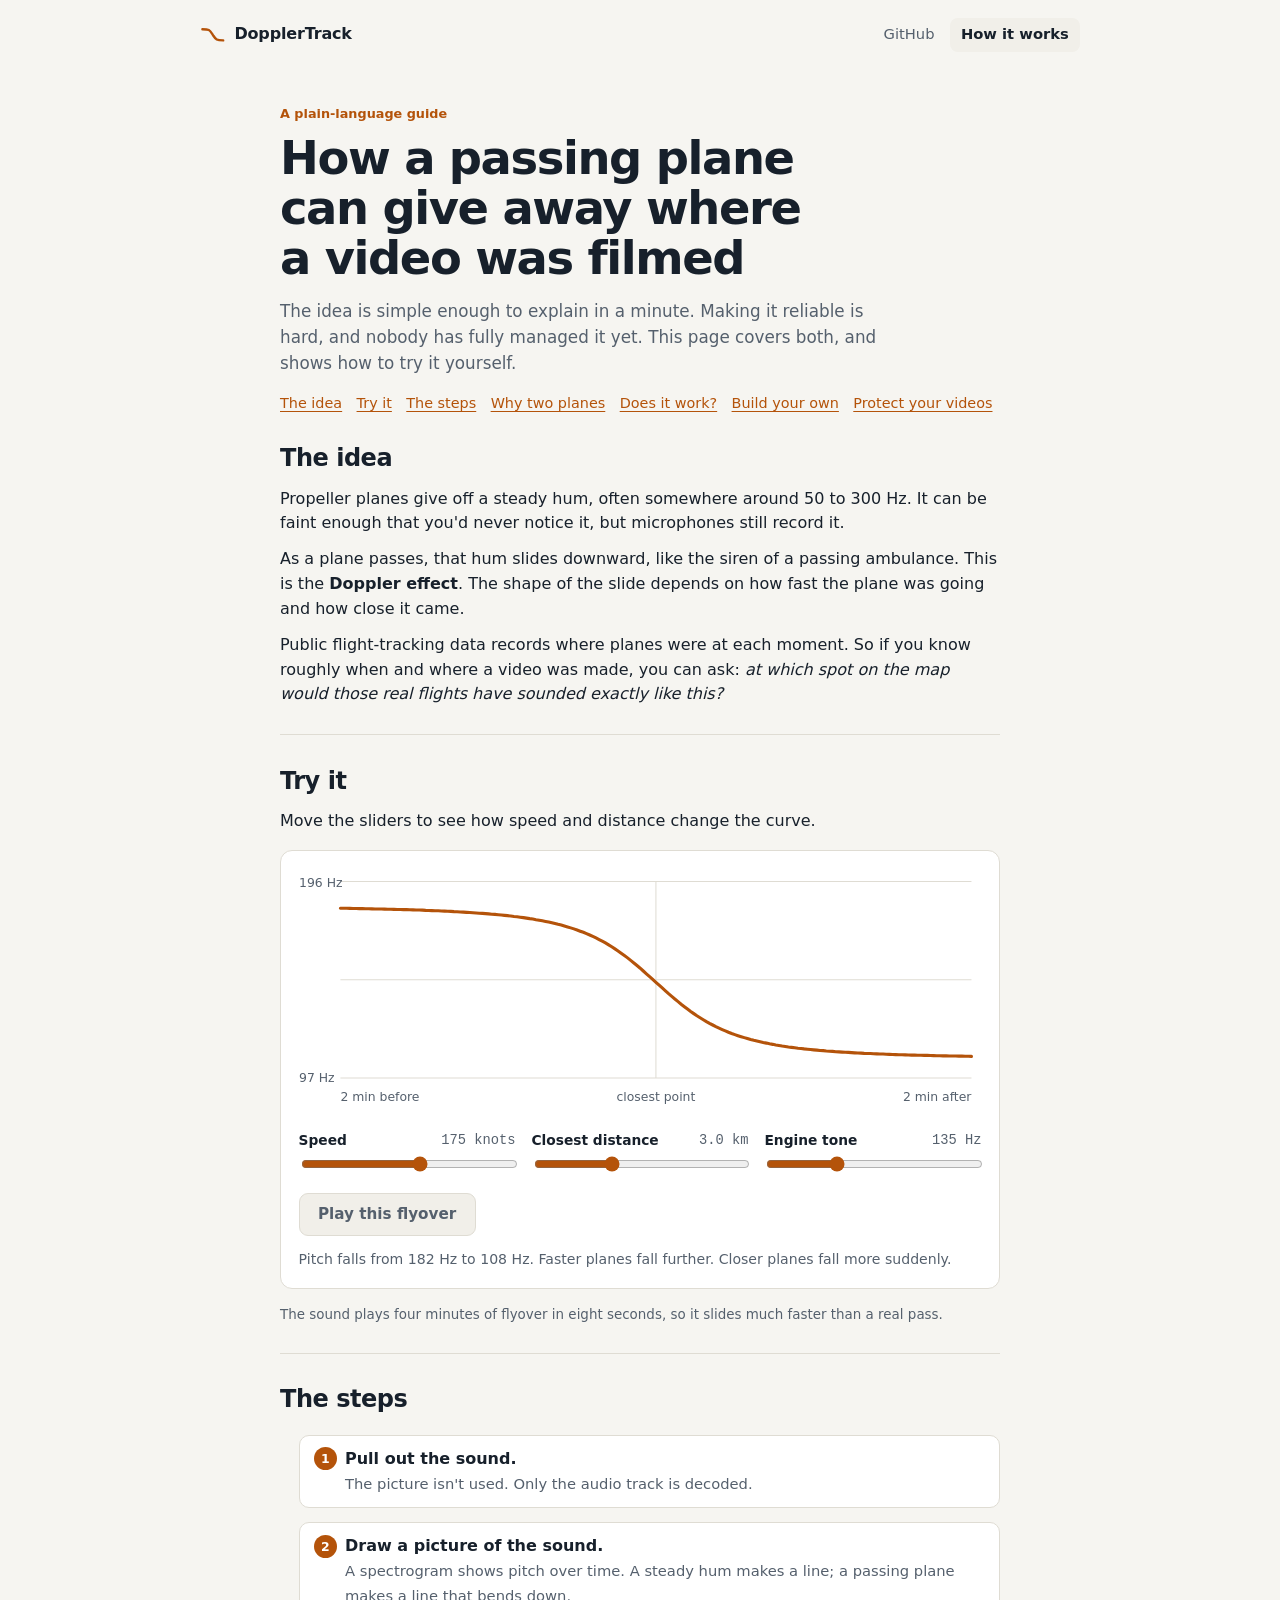
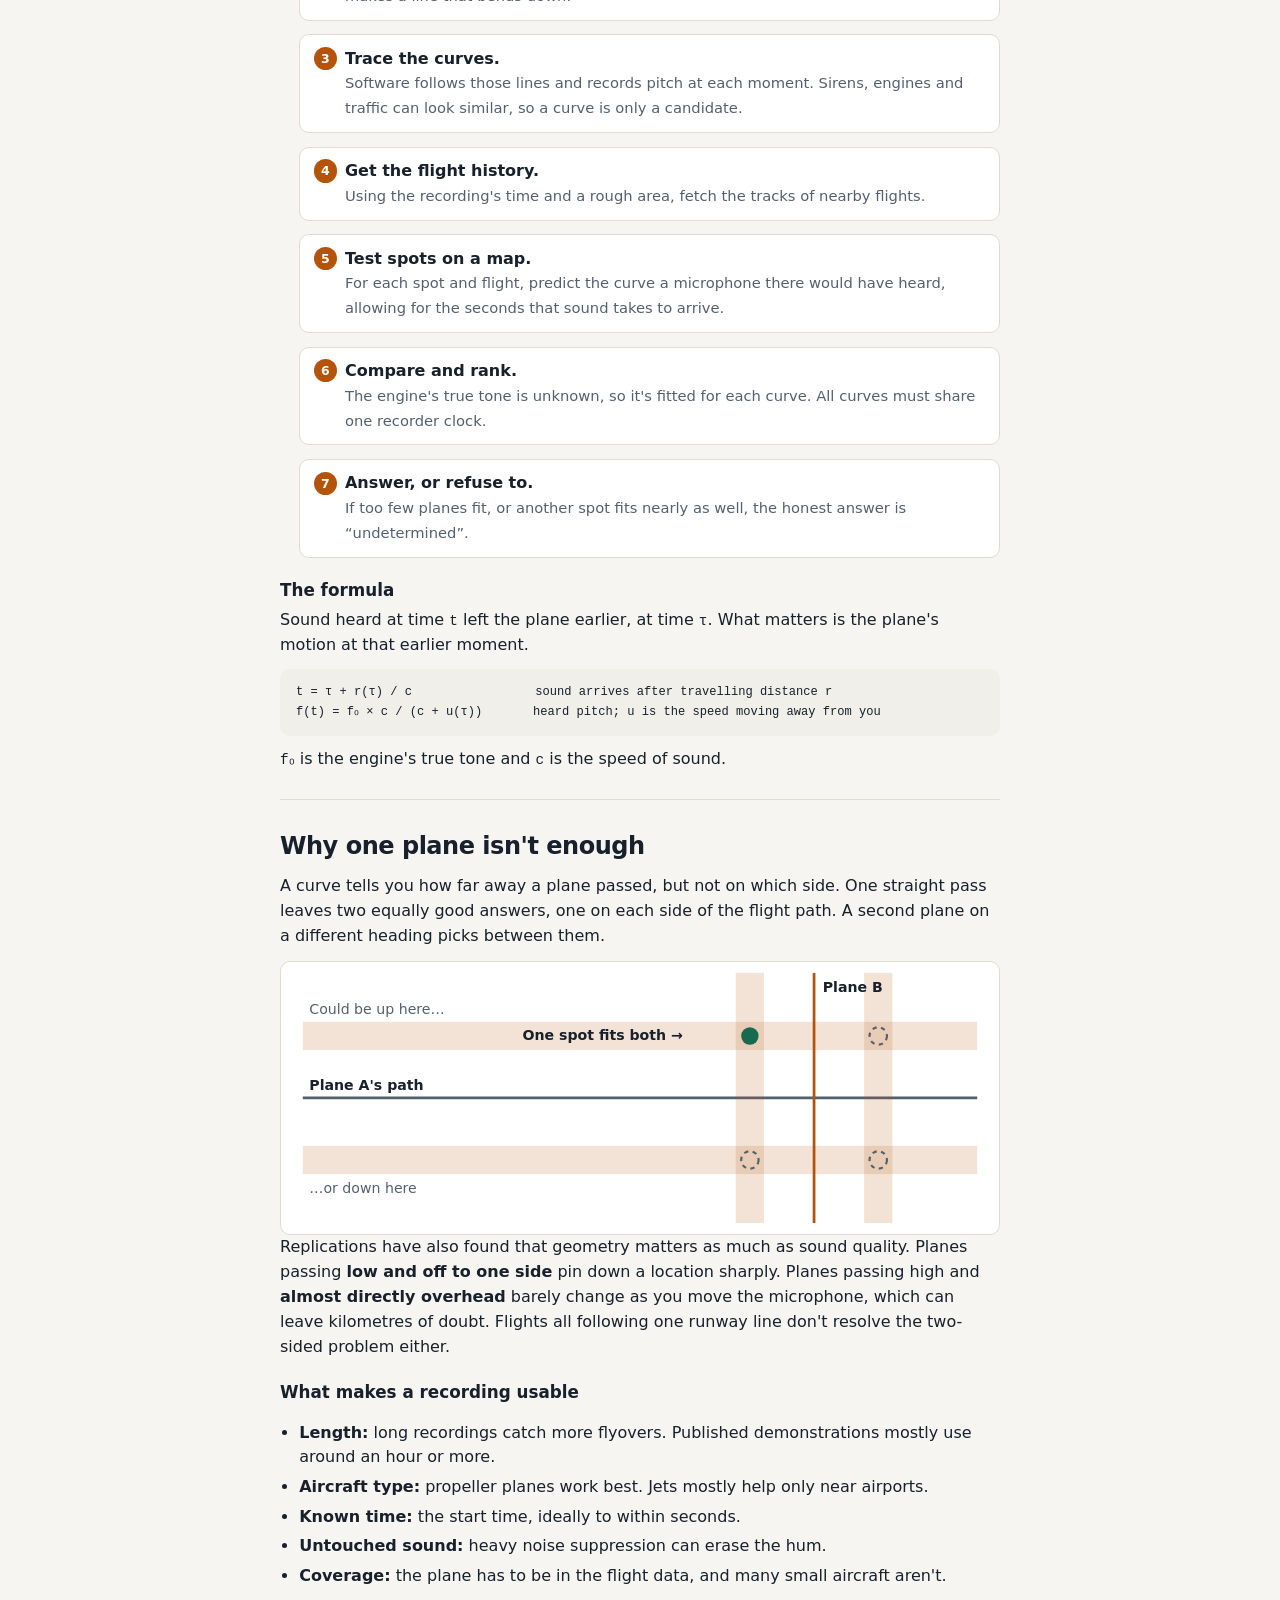
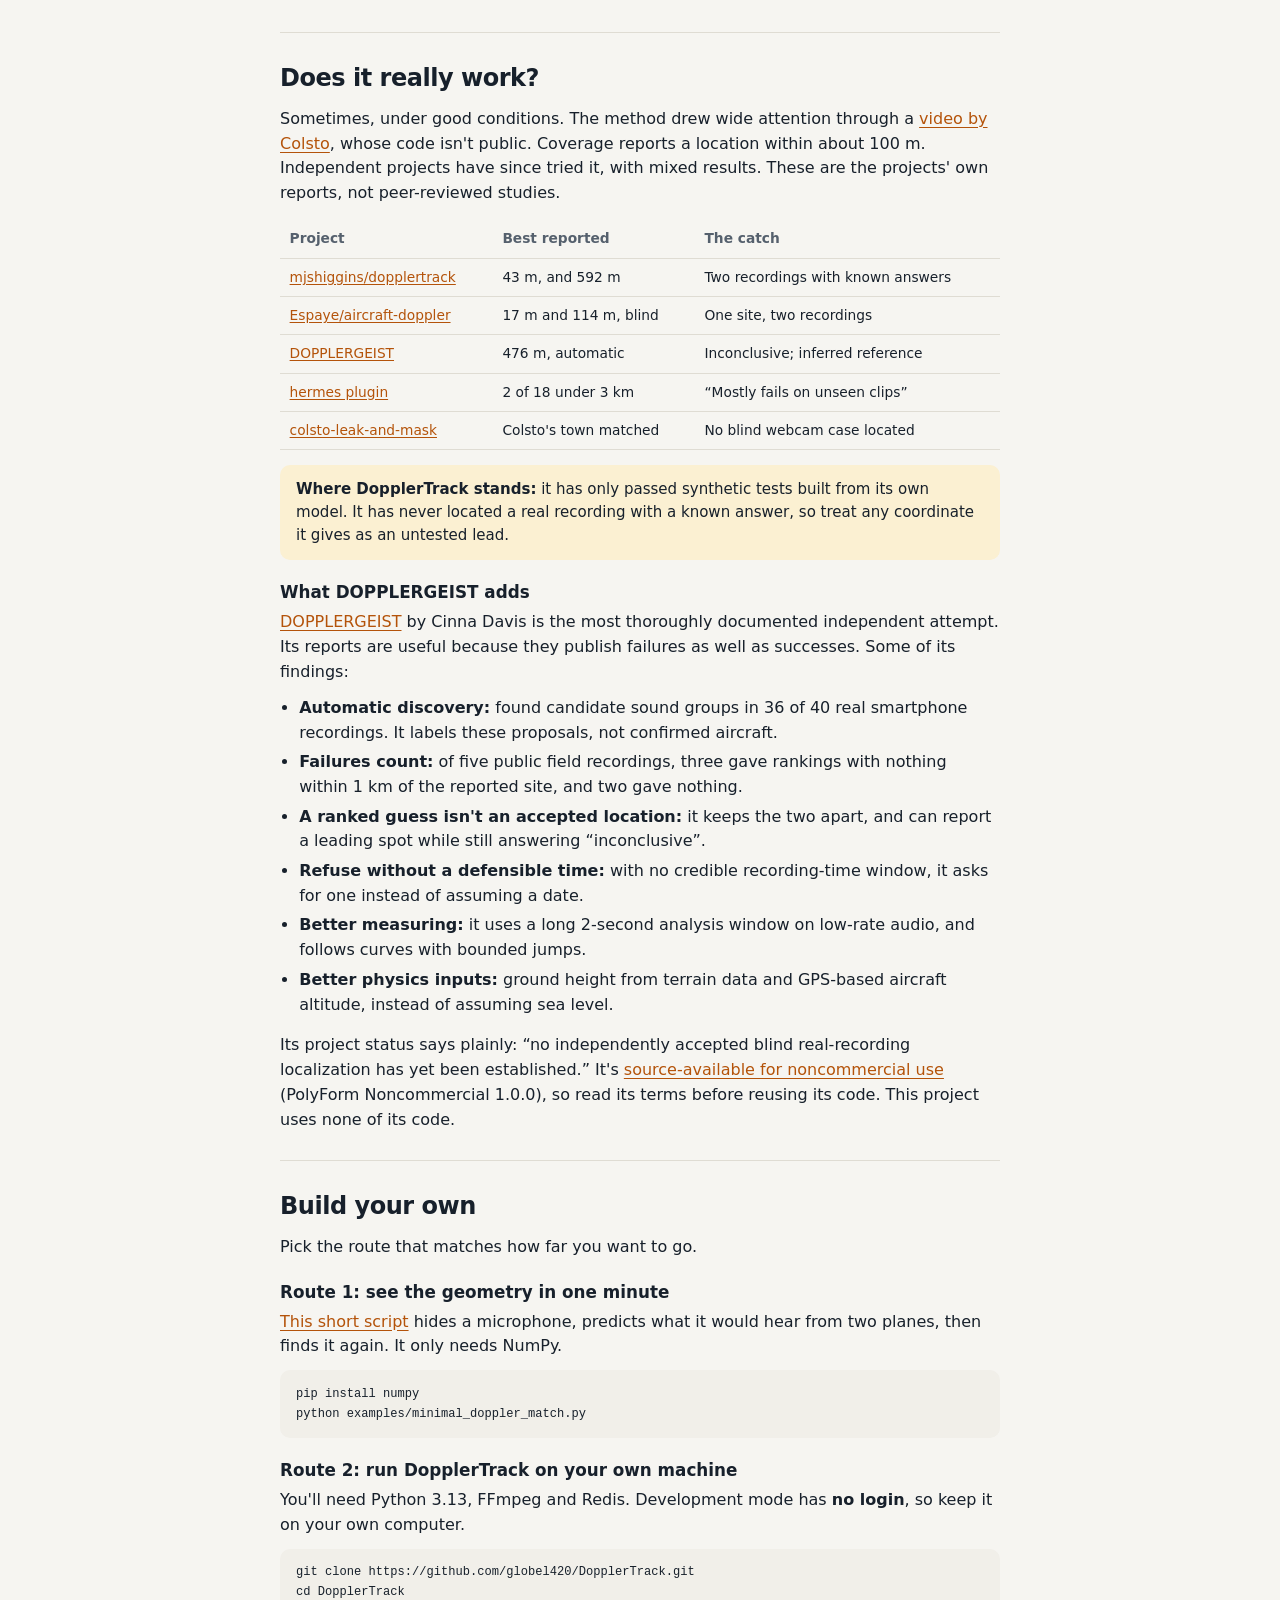
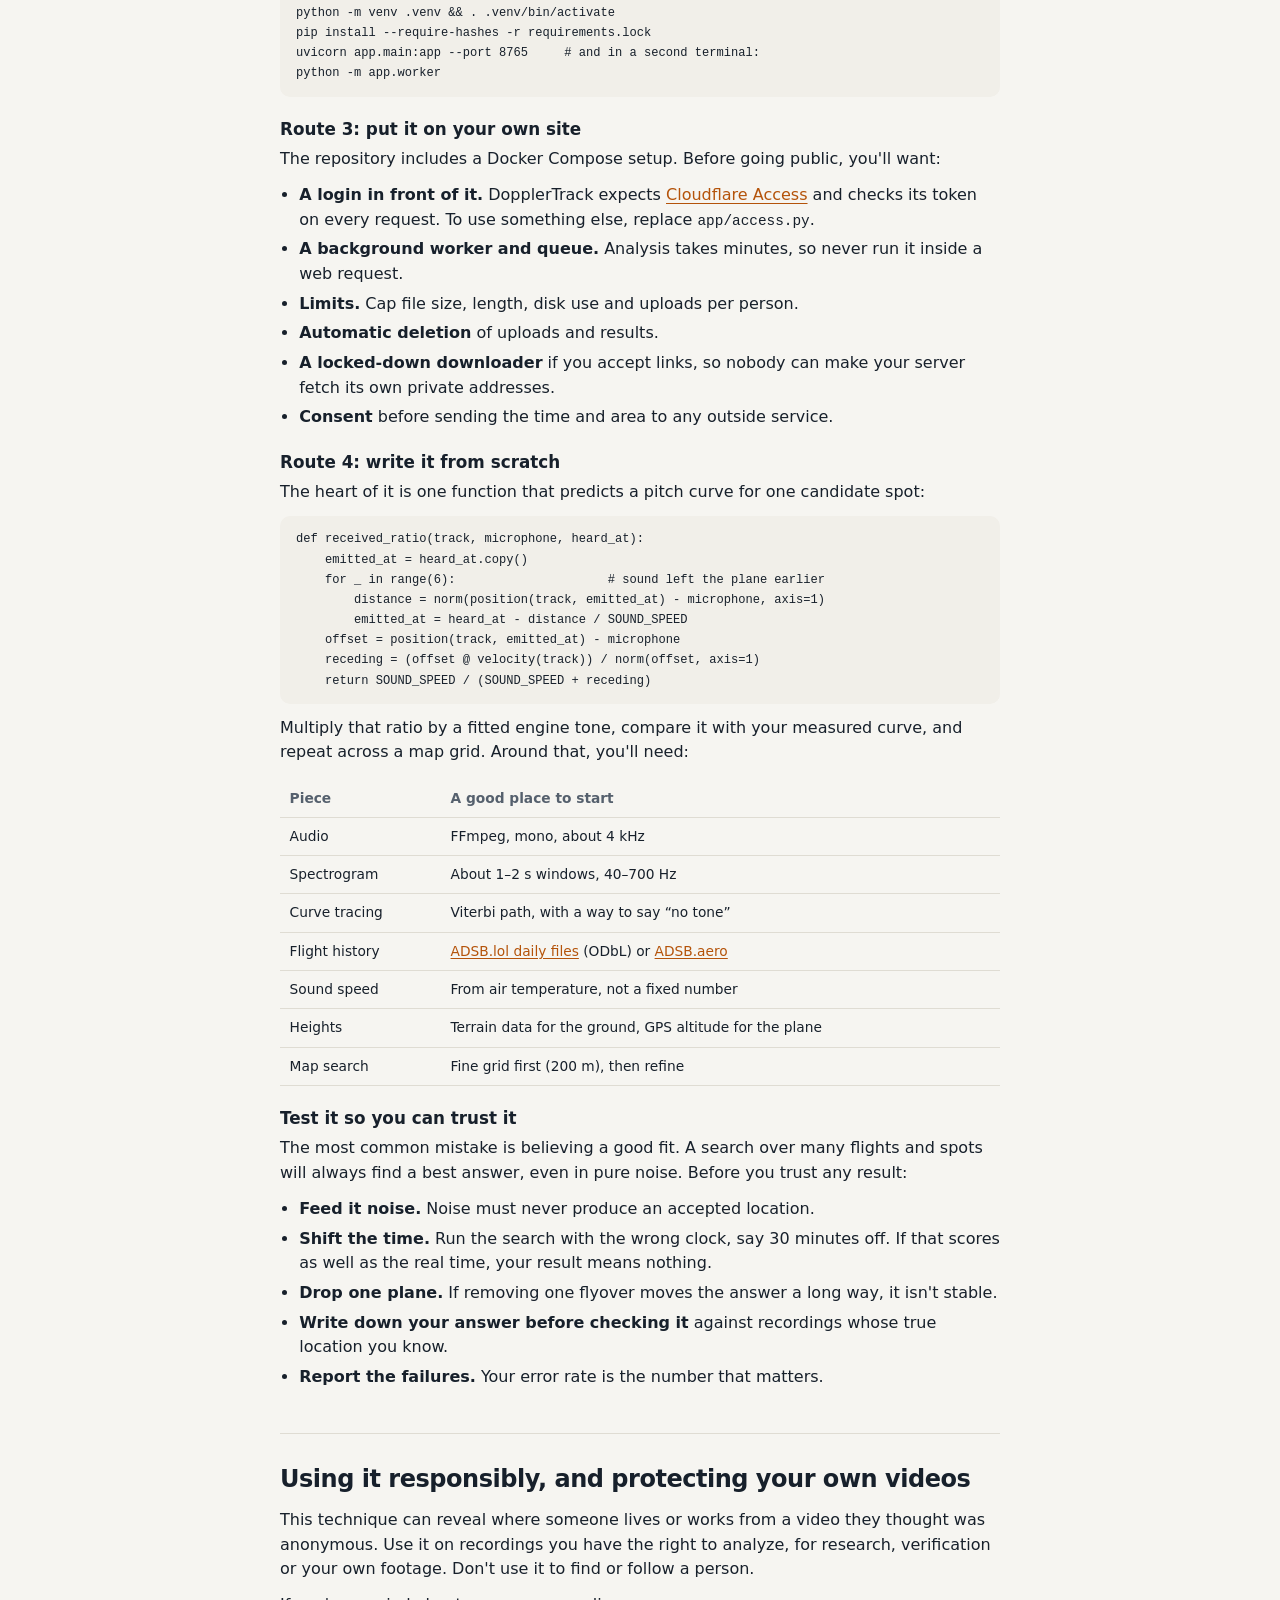
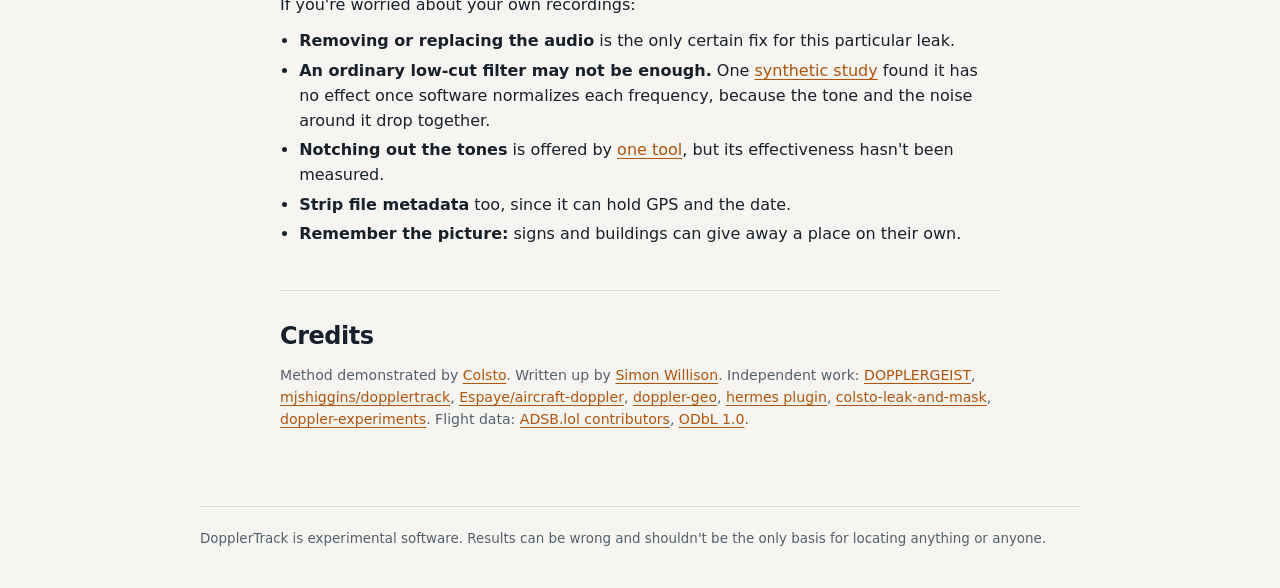
==== docs/index.html @ 93ac79c6 "Initial public release of DopplerTrack Experimental web app that estimates where a video was recorde" ====
<!doctype html>
<html lang="en">
<head>
  <meta charset="utf-8">
  <meta name="viewport" content="width=device-width, initial-scale=1">
  <meta name="color-scheme" content="light dark">
  <meta name="description" content="How aircraft sound can reveal where a video was recorded, how well it really works, and how to build your own version.">
  <title>How It Works · DopplerTrack</title>
  <link rel="icon" href="data:image/svg+xml,%3Csvg xmlns='http://www.w3.org/2000/svg' viewBox='0 0 32 32'%3E%3Cpath d='M3 9c9 0 9 1 13 7s4 7 13 7' fill='none' stroke='%23e08a1e' stroke-width='4' stroke-linecap='round'/%3E%3C/svg%3E">
  <link rel="stylesheet" href="styles.css">
  <script src="how-it-works.js" defer></script>
</head>
<body>
  <a class="skip-link" href="#main">Skip to content</a>
  <header class="site-header">
    <a class="brand" href="./" aria-label="DopplerTrack home">
      <svg class="brand-mark" viewBox="0 0 32 32" aria-hidden="true"><path d="M3 9c9 0 9 1 13 7s4 7 13 7"/></svg>
      <span>DopplerTrack</span>
    </a>
    <nav class="site-nav" aria-label="Main">
      <a href="https://github.com/globel420/DopplerTrack">GitHub</a>
      <a href="./" aria-current="page">How it works</a>
    </nav>
  </header>

  <main id="main" class="page">
    <div class="article-hero">
      <p class="eyebrow">A plain-language guide</p>
      <h1>How a passing plane can give away where a video was filmed</h1>
      <p class="lede">The idea is simple enough to explain in a minute. Making it reliable is hard, and nobody has fully managed it yet. This page covers both, and shows how to try it yourself.</p>
      <nav class="toc" aria-label="On this page">
        <a href="#idea">The idea</a>
        <a href="#try">Try it</a>
        <a href="#steps">The steps</a>
        <a href="#two">Why two planes</a>
        <a href="#results">Does it work?</a>
        <a href="#build">Build your own</a>
        <a href="#protect">Protect your videos</a>
      </nav>
    </div>

    <div class="article">
      <section id="idea">
        <h2>The idea</h2>
        <p>Propeller planes give off a steady hum, often somewhere around 50 to 300 Hz. It can be faint enough that you'd never notice it, but microphones still record it.</p>
        <p>As a plane passes, that hum slides downward, like the siren of a passing ambulance. This is the <strong>Doppler effect</strong>. The shape of the slide depends on how fast the plane was going and how close it came.</p>
        <p>Public flight-tracking data records where planes were at each moment. So if you know roughly when and where a video was made, you can ask: <em>at which spot on the map would those real flights have sounded exactly like this?</em></p>
      </section>

      <section id="try">
        <h2>Try it</h2>
        <p>Move the sliders to see how speed and distance change the curve.</p>
        <div class="demo">
          <svg class="demo-plot" viewBox="0 0 660 240" role="img" aria-label="Graph of pitch falling over four minutes as a plane passes">
            <line class="demo-grid" x1="40" x2="650" y1="12" y2="12"/>
            <line class="demo-grid" x1="40" x2="650" y1="107" y2="107"/>
            <line class="demo-grid" x1="40" x2="650" y1="202" y2="202"/>
            <line class="demo-grid" x1="345" x2="345" y1="12" y2="202"/>
            <polyline id="demoCurve" class="demo-curve" points=""/>
            <text id="demoTop" class="demo-axis" x="0" y="17"></text>
            <text id="demoBottom" class="demo-axis" x="0" y="206"></text>
            <text class="demo-axis" x="40" y="224">2 min before</text>
            <text class="demo-axis" x="345" y="224" text-anchor="middle">closest point</text>
            <text class="demo-axis" x="650" y="224" text-anchor="end">2 min after</text>
          </svg>
          <div class="demo-controls">
            <label for="demoSpeed">Speed <output id="demoSpeedOut"></output><input id="demoSpeed" type="range" min="40" max="130" step="5" value="90"></label>
            <label for="demoDistance">Closest distance <output id="demoDistanceOut"></output><input id="demoDistance" type="range" min="0.3" max="8" step="0.1" value="3"></label>
            <label for="demoTone">Engine tone <output id="demoToneOut"></output><input id="demoTone" type="range" min="60" max="300" step="5" value="134"></label>
          </div>
          <div class="demo-actions">
            <button id="demoPlay" class="button button-secondary" type="button">Play this flyover</button>
            <span id="demoSummary" aria-live="polite"></span>
          </div>
        </div>
        <p class="help">The sound plays four minutes of flyover in eight seconds, so it slides much faster than a real pass.</p>
      </section>

      <section id="steps">
        <h2>The steps</h2>
        <ol class="pipeline">
          <li><strong>Pull out the sound.</strong><span>The picture isn't used. Only the audio track is decoded.</span></li>
          <li><strong>Draw a picture of the sound.</strong><span>A spectrogram shows pitch over time. A steady hum makes a line; a passing plane makes a line that bends down.</span></li>
          <li><strong>Trace the curves.</strong><span>Software follows those lines and records pitch at each moment. Sirens, engines and traffic can look similar, so a curve is only a candidate.</span></li>
          <li><strong>Get the flight history.</strong><span>Using the recording's time and a rough area, fetch the tracks of nearby flights.</span></li>
          <li><strong>Test spots on a map.</strong><span>For each spot and flight, predict the curve a microphone there would have heard, allowing for the seconds that sound takes to arrive.</span></li>
          <li><strong>Compare and rank.</strong><span>The engine's true tone is unknown, so it's fitted for each curve. All curves must share one recorder clock.</span></li>
          <li><strong>Answer, or refuse to.</strong><span>If too few planes fit, or another spot fits nearly as well, the honest answer is “undetermined”.</span></li>
        </ol>
        <h3>The formula</h3>
        <p>Sound heard at time <code>t</code> left the plane earlier, at time <code>τ</code>. What matters is the plane's motion at that earlier moment.</p>
        <pre><code>t = τ + r(τ) / c                 sound arrives after travelling distance r
f(t) = f₀ × c / (c + u(τ))       heard pitch; u is the speed moving away from you</code></pre>
        <p><code>f₀</code> is the engine's true tone and <code>c</code> is the speed of sound.</p>
      </section>

      <section id="two">
        <h2>Why one plane isn't enough</h2>
        <p>A curve tells you how far away a plane passed, but not on which side. One straight pass leaves two equally good answers, one on each side of the flight path. A second plane on a different heading picks between them.</p>
        <svg class="diagram" viewBox="0 0 660 250" role="img" aria-label="Plane A's path has a possible band on each side. Plane B's path crosses one band, marking the single spot that fits both.">
          <rect class="d-band" x="20" y="55" width="620" height="26"/>
          <rect class="d-band" x="20" y="169" width="620" height="26"/>
          <line class="d-line" x1="20" x2="640" y1="125" y2="125"/>
          <rect class="d-band" x="418" y="10" width="26" height="230"/>
          <rect class="d-band" x="536" y="10" width="26" height="230"/>
          <line class="d-line2" x1="490" x2="490" y1="10" y2="240"/>
          <circle class="d-spot" cx="431" cy="68" r="8"/>
          <circle class="d-ghost" cx="431" cy="182" r="8"/>
          <circle class="d-ghost" cx="549" cy="68" r="8"/>
          <circle class="d-ghost" cx="549" cy="182" r="8"/>
          <text class="d-strong" x="26" y="118">Plane A's path</text>
          <text x="26" y="48">Could be up here…</text>
          <text x="26" y="212">…or down here</text>
          <text class="d-strong" x="498" y="28">Plane B</text>
          <text class="d-strong" x="222" y="72" text-anchor="start">One spot fits both →</text>
        </svg>
        <p>Replications have also found that geometry matters as much as sound quality. Planes passing <strong>low and off to one side</strong> pin down a location sharply. Planes passing high and <strong>almost directly overhead</strong> barely change as you move the microphone, which can leave kilometres of doubt. Flights all following one runway line don't resolve the two-sided problem either.</p>
        <h3>What makes a recording usable</h3>
        <ul>
          <li><strong>Length:</strong> long recordings catch more flyovers. Published demonstrations mostly use around an hour or more.</li>
          <li><strong>Aircraft type:</strong> propeller planes work best. Jets mostly help only near airports.</li>
          <li><strong>Known time:</strong> the start time, ideally to within seconds.</li>
          <li><strong>Untouched sound:</strong> heavy noise suppression can erase the hum.</li>
          <li><strong>Coverage:</strong> the plane has to be in the flight data, and many small aircraft aren't.</li>
        </ul>
      </section>

      <section id="results">
        <h2>Does it really work?</h2>
        <p>Sometimes, under good conditions. The method drew wide attention through a <a href="https://www.youtube.com/watch?v=UytYrhYLOKI">video by Colsto</a>, whose code isn't public. Coverage reports a location within about 100 m. Independent projects have since tried it, with mixed results. These are the projects' own reports, not peer-reviewed studies.</p>
        <div class="table-wrap">
          <table>
            <thead><tr><th scope="col">Project</th><th scope="col">Best reported</th><th scope="col">The catch</th></tr></thead>
            <tbody>
              <tr><td><a href="https://github.com/mjshiggins/dopplertrack">mjshiggins/dopplertrack</a></td><td>43 m, and 592 m</td><td>Two recordings with known answers</td></tr>
              <tr><td><a href="https://github.com/Espaye/aircraft-doppler">Espaye/aircraft-doppler</a></td><td>17 m and 114 m, blind</td><td>One site, two recordings</td></tr>
              <tr><td><a href="https://github.com/1337isnot1337/DOPPLERGEIST">DOPPLERGEIST</a></td><td>476 m, automatic</td><td>Inconclusive; inferred reference</td></tr>
              <tr><td><a href="https://github.com/mojomast/hermes-aircraft-doppler-geolocation">hermes plugin</a></td><td>2 of 18 under 3 km</td><td>“Mostly fails on unseen clips”</td></tr>
              <tr><td><a href="https://github.com/Bodila51/colsto-leak-and-mask">colsto-leak-and-mask</a></td><td>Colsto's town matched</td><td>No blind webcam case located</td></tr>
            </tbody>
          </table>
        </div>
        <p class="note"><strong>Where DopplerTrack stands:</strong> it has only passed synthetic tests built from its own model. It has never located a real recording with a known answer, so treat any coordinate it gives as an untested lead.</p>

        <h3>What DOPPLERGEIST adds</h3>
        <p><a href="https://github.com/1337isnot1337/DOPPLERGEIST">DOPPLERGEIST</a> by Cinna Davis is the most thoroughly documented independent attempt. Its reports are useful because they publish failures as well as successes. Some of its findings:</p>
        <ul>
          <li><strong>Automatic discovery:</strong> found candidate sound groups in 36 of 40 real smartphone recordings. It labels these proposals, not confirmed aircraft.</li>
          <li><strong>Failures count:</strong> of five public field recordings, three gave rankings with nothing within 1 km of the reported site, and two gave nothing.</li>
          <li><strong>A ranked guess isn't an accepted location:</strong> it keeps the two apart, and can report a leading spot while still answering “inconclusive”.</li>
          <li><strong>Refuse without a defensible time:</strong> with no credible recording-time window, it asks for one instead of assuming a date.</li>
          <li><strong>Better measuring:</strong> it uses a long 2-second analysis window on low-rate audio, and follows curves with bounded jumps.</li>
          <li><strong>Better physics inputs:</strong> ground height from terrain data and GPS-based aircraft altitude, instead of assuming sea level.</li>
        </ul>
        <p>Its project status says plainly: “no independently accepted blind real-recording localization has yet been established.” It's <a href="https://github.com/1337isnot1337/DOPPLERGEIST/blob/main/LICENSE">source-available for noncommercial use</a> (PolyForm Noncommercial 1.0.0), so read its terms before reusing its code. This project uses none of its code.</p>
      </section>

      <section id="build">
        <h2>Build your own</h2>
        <p>Pick the route that matches how far you want to go.</p>

        <h3>Route 1: see the geometry in one minute</h3>
        <p><a href="https://github.com/globel420/DopplerTrack/blob/main/examples/minimal_doppler_match.py">This short script</a> hides a microphone, predicts what it would hear from two planes, then finds it again. It only needs NumPy.</p>
        <pre><code>pip install numpy
python examples/minimal_doppler_match.py</code></pre>

        <h3>Route 2: run DopplerTrack on your own machine</h3>
        <p>You'll need Python 3.13, FFmpeg and Redis. Development mode has <strong>no login</strong>, so keep it on your own computer.</p>
        <pre><code>git clone https://github.com/globel420/DopplerTrack.git
cd DopplerTrack
python -m venv .venv &amp;&amp; . .venv/bin/activate
pip install --require-hashes -r requirements.lock
uvicorn app.main:app --port 8765     # and in a second terminal:
python -m app.worker</code></pre>

        <h3>Route 3: put it on your own site</h3>
        <p>The repository includes a Docker Compose setup. Before going public, you'll want:</p>
        <ul>
          <li><strong>A login in front of it.</strong> DopplerTrack expects <a href="https://developers.cloudflare.com/cloudflare-one/">Cloudflare Access</a> and checks its token on every request. To use something else, replace <code>app/access.py</code>.</li>
          <li><strong>A background worker and queue.</strong> Analysis takes minutes, so never run it inside a web request.</li>
          <li><strong>Limits.</strong> Cap file size, length, disk use and uploads per person.</li>
          <li><strong>Automatic deletion</strong> of uploads and results.</li>
          <li><strong>A locked-down downloader</strong> if you accept links, so nobody can make your server fetch its own private addresses.</li>
          <li><strong>Consent</strong> before sending the time and area to any outside service.</li>
        </ul>

        <h3>Route 4: write it from scratch</h3>
        <p>The heart of it is one function that predicts a pitch curve for one candidate spot:</p>
        <pre><code>def received_ratio(track, microphone, heard_at):
    emitted_at = heard_at.copy()
    for _ in range(6):                     # sound left the plane earlier
        distance = norm(position(track, emitted_at) - microphone, axis=1)
        emitted_at = heard_at - distance / SOUND_SPEED
    offset = position(track, emitted_at) - microphone
    receding = (offset @ velocity(track)) / norm(offset, axis=1)
    return SOUND_SPEED / (SOUND_SPEED + receding)</code></pre>
        <p>Multiply that ratio by a fitted engine tone, compare it with your measured curve, and repeat across a map grid. Around that, you'll need:</p>
        <div class="table-wrap">
          <table>
            <thead><tr><th scope="col">Piece</th><th scope="col">A good place to start</th></tr></thead>
            <tbody>
              <tr><td>Audio</td><td>FFmpeg, mono, about 4 kHz</td></tr>
              <tr><td>Spectrogram</td><td>About 1–2 s windows, 40–700 Hz</td></tr>
              <tr><td>Curve tracing</td><td>Viterbi path, with a way to say “no tone”</td></tr>
              <tr><td>Flight history</td><td><a href="https://www.adsb.lol/docs/open-data/historical">ADSB.lol daily files</a> (ODbL) or <a href="https://adsb.aero/llms.txt">ADSB.aero</a></td></tr>
              <tr><td>Sound speed</td><td>From air temperature, not a fixed number</td></tr>
              <tr><td>Heights</td><td>Terrain data for the ground, GPS altitude for the plane</td></tr>
              <tr><td>Map search</td><td>Fine grid first (200 m), then refine</td></tr>
            </tbody>
          </table>
        </div>

        <h3>Test it so you can trust it</h3>
        <p>The most common mistake is believing a good fit. A search over many flights and spots will always find a best answer, even in pure noise. Before you trust any result:</p>
        <ul>
          <li><strong>Feed it noise.</strong> Noise must never produce an accepted location.</li>
          <li><strong>Shift the time.</strong> Run the search with the wrong clock, say 30 minutes off. If that scores as well as the real time, your result means nothing.</li>
          <li><strong>Drop one plane.</strong> If removing one flyover moves the answer a long way, it isn't stable.</li>
          <li><strong>Write down your answer before checking it</strong> against recordings whose true location you know.</li>
          <li><strong>Report the failures.</strong> Your error rate is the number that matters.</li>
        </ul>
      </section>

      <section id="protect">
        <h2>Using it responsibly, and protecting your own videos</h2>
        <p>This technique can reveal where someone lives or works from a video they thought was anonymous. Use it on recordings you have the right to analyze, for research, verification or your own footage. Don't use it to find or follow a person.</p>
        <p>If you're worried about your own recordings:</p>
        <ul>
          <li><strong>Removing or replacing the audio</strong> is the only certain fix for this particular leak.</li>
          <li><strong>An ordinary low-cut filter may not be enough.</strong> One <a href="https://github.com/cbonitz/doppler-experiments">synthetic study</a> found it has no effect once software normalizes each frequency, because the tone and the noise around it drop together.</li>
          <li><strong>Notching out the tones</strong> is offered by <a href="https://github.com/Bodila51/colsto-leak-and-mask">one tool</a>, but its effectiveness hasn't been measured.</li>
          <li><strong>Strip file metadata</strong> too, since it can hold GPS and the date.</li>
          <li><strong>Remember the picture:</strong> signs and buildings can give away a place on their own.</li>
        </ul>
      </section>

      <section id="credits">
        <h2>Credits</h2>
        <p class="sources">Method demonstrated by <a href="https://www.youtube.com/watch?v=UytYrhYLOKI">Colsto</a>. Written up by <a href="https://simonwillison.net/2026/Nov/3/a-sound-that-leaks-your-exact-location/">Simon Willison</a>. Independent work: <a href="https://github.com/1337isnot1337/DOPPLERGEIST">DOPPLERGEIST</a>, <a href="https://github.com/mjshiggins/dopplertrack">mjshiggins/dopplertrack</a>, <a href="https://github.com/Espaye/aircraft-doppler">Espaye/aircraft-doppler</a>, <a href="https://github.com/teamchong/doppler-geo">doppler-geo</a>, <a href="https://github.com/mojomast/hermes-aircraft-doppler-geolocation">hermes plugin</a>, <a href="https://github.com/Bodila51/colsto-leak-and-mask">colsto-leak-and-mask</a>, <a href="https://github.com/cbonitz/doppler-experiments">doppler-experiments</a>. Flight data: <a href="https://www.adsb.lol/docs/open-data/historical">ADSB.lol contributors</a>, <a href="https://opendatacommons.org/licenses/odbl/1-0/">ODbL 1.0</a>.</p>
      </section>
    </div>
  </main>

  <footer class="site-footer">
    <p>DopplerTrack is experimental software. Results can be wrong and shouldn't be the only basis for locating anything or anyone.</p>
  </footer>
</body>
</html>
---- docs/styles.css ----
:root {
  color-scheme: light dark;
  --bg: #f6f5f1;
  --card: #ffffff;
  --card-soft: #f1efe9;
  --ink: #17202b;
  --muted: #55606d;
  --line: #dfdcd3;
  --accent: #b4530a;
  --accent-ink: #ffffff;
  --accent-soft: #fbeedd;
  --ok: #17694f;
  --ok-soft: #dff3ea;
  --warn: #8a5a00;
  --warn-soft: #fbf0d2;
  --bad: #a4342a;
  --bad-soft: #fbe5e1;
  --code-bg: #f1efe9;
  --radius: 14px;
  --sans: ui-sans-serif, system-ui, -apple-system, "Segoe UI", Roboto, sans-serif;
  --mono: ui-monospace, SFMono-Regular, Menlo, Consolas, monospace;
}
@media (prefers-color-scheme: dark) {
  :root {
    --bg: #0f1318;
    --card: #171c23;
    --card-soft: #1e242d;
    --ink: #e8ecf1;
    --muted: #a0abb8;
    --line: #2c333d;
    --accent: #f3a33c;
    --accent-ink: #1c1204;
    --accent-soft: #33260f;
    --ok: #6fd6ad;
    --ok-soft: #12322a;
    --warn: #f0c566;
    --warn-soft: #362b10;
    --bad: #ff9e91;
    --bad-soft: #3b1e1b;
    --code-bg: #11151b;
  }
}

* { box-sizing: border-box; }
html { -webkit-text-size-adjust: 100%; }
body { margin: 0; min-width: 320px; background: var(--bg); color: var(--ink); font: 16px/1.55 var(--sans); }
h1, h2, h3, p { margin: 0; }
a { color: var(--accent); text-underline-offset: .18em; }
button, input, select { font: inherit; color: inherit; }
button { cursor: pointer; }
:focus-visible { outline: 3px solid var(--accent); outline-offset: 2px; }
[hidden] { display: none !important; }
.visually-hidden { position: absolute !important; width: 1px; height: 1px; padding: 0; margin: -1px; overflow: hidden; clip: rect(0 0 0 0); white-space: nowrap; border: 0; }
.skip-link { position: absolute; left: 1rem; top: -4rem; z-index: 5; padding: .6rem 1rem; border-radius: 8px; background: var(--accent); color: var(--accent-ink); }
.skip-link:focus { top: 1rem; }

/* Frame */
.site-header, .page, .site-footer { width: min(100% - 2rem, 880px); margin-inline: auto; }
.site-header { display: flex; align-items: center; justify-content: space-between; gap: 1rem; padding: 1.1rem 0; }
.brand { display: inline-flex; align-items: center; gap: .55rem; color: var(--ink); font-weight: 650; letter-spacing: -.01em; text-decoration: none; }
.brand-mark { width: 1.6rem; height: 1.6rem; fill: none; stroke: var(--accent); stroke-width: 3; stroke-linecap: round; }
.site-nav { display: flex; gap: .25rem; }
.site-nav a { padding: .35rem .7rem; border-radius: 8px; color: var(--muted); font-size: .92rem; text-decoration: none; white-space: nowrap; }
.site-nav a:hover { color: var(--ink); background: var(--card-soft); }
.site-nav a[aria-current="page"] { color: var(--ink); background: var(--card-soft); font-weight: 600; }
.page { padding-bottom: 3rem; }
.site-footer { display: grid; gap: .3rem; padding: 1.4rem 0 2.4rem; border-top: 1px solid var(--line); color: var(--muted); font-size: .84rem; }

/* Hero */
.hero { display: grid; grid-template-columns: minmax(0, 1fr) 260px; gap: 2.2rem; align-items: center; padding: 2.2rem 0 1.8rem; }
.eyebrow { margin-bottom: .55rem; color: var(--accent); font-size: .8rem; font-weight: 650; }
h1 { font-size: clamp(2rem, 5vw, 2.9rem); line-height: 1.08; letter-spacing: -.03em; font-weight: 700; text-wrap: balance; }
.lede { margin-top: .9rem; max-width: 56ch; color: var(--muted); font-size: 1.05rem; }
.hero-curve { width: 100%; height: auto; }
.hero-grid { stroke: var(--line); }
.hero-path { fill: none; stroke: var(--accent); stroke-width: 3.5; stroke-linecap: round; stroke-dasharray: 400; animation: draw 1.8s ease-out both; }
.hero-dot { fill: var(--accent); stroke: var(--bg); stroke-width: 3; }
.hero-label { fill: var(--muted); font-size: 11.5px; }
@keyframes draw { from { stroke-dashoffset: 400; } to { stroke-dashoffset: 0; } }

/* Stepper */
.stepper { display: grid; grid-template-columns: repeat(3, 1fr); gap: .5rem; margin: 0 0 1rem; padding: 0; list-style: none; }
.stepper li { display: flex; align-items: center; gap: .55rem; padding-top: .6rem; border-top: 3px solid var(--line); color: var(--muted); font-size: .9rem; }
.stepper span { display: grid; place-items: center; width: 1.45rem; height: 1.45rem; flex: none; border-radius: 50%; background: var(--card-soft); font-size: .78rem; font-weight: 700; }
.stepper li[aria-current="step"], .stepper li.done { border-top-color: var(--accent); color: var(--ink); font-weight: 600; }
.stepper li[aria-current="step"] span, .stepper li.done span { background: var(--accent); color: var(--accent-ink); }

/* Cards */
.card { margin: 1rem 0; padding: clamp(1.1rem, 3vw, 1.8rem); border: 1px solid var(--line); border-radius: var(--radius); background: var(--card); }
.card h2 { margin-bottom: 1rem; font-size: 1.32rem; letter-spacing: -.015em; }
.card h3 { font-size: 1.05rem; letter-spacing: -.01em; }
.help { margin-top: .4rem; color: var(--muted); font-size: .84rem; }
.privacy-line { margin-top: 1rem; }

/* Tabs */
.tabs { display: inline-flex; gap: .2rem; margin-bottom: 1rem; padding: .22rem; border-radius: 10px; background: var(--card-soft); }
.tab { padding: .38rem .85rem; border: 0; border-radius: 8px; background: transparent; color: var(--muted); font-size: .9rem; }
.tab[aria-selected="true"] { background: var(--card); color: var(--ink); font-weight: 600; box-shadow: 0 1px 2px rgba(0,0,0,.14); }

/* Inputs */
.drop-zone { display: flex; flex-direction: column; align-items: center; justify-content: center; gap: .4rem; min-height: 190px; padding: 1.4rem; border: 1.5px dashed var(--line); border-radius: 12px; text-align: center; cursor: pointer; transition: border-color .15s, background .15s; }
.drop-zone:hover, .drop-zone.dragging { border-color: var(--accent); background: var(--accent-soft); }
.drop-icon { width: 2rem; height: 2rem; fill: none; stroke: var(--accent); stroke-width: 2; stroke-linecap: round; stroke-linejoin: round; }
.drop-title { font-weight: 600; }
.file-summary { color: var(--muted); font-size: .86rem; overflow-wrap: anywhere; }
.field-label { display: block; margin-bottom: .35rem; font-size: .9rem; font-weight: 600; }
input[type="text"], input[type="url"], input[type="number"], input[type="datetime-local"], select { width: 100%; min-height: 2.7rem; padding: .5rem .7rem; border: 1px solid var(--line); border-radius: 9px; background: var(--card); color: var(--ink); }
input::placeholder { color: var(--muted); opacity: .75; }
.url-row { display: flex; gap: .6rem; }
.url-row input { flex: 1; min-width: 0; }
.url-row .button { flex: none; }
.field-grid { display: grid; grid-template-columns: 2fr 1fr; gap: 1rem; }
.inline-inputs { display: grid; grid-template-columns: minmax(0, 1fr) 9rem; gap: .5rem; }
.location-fields { margin: 1rem 0 0; padding: 1rem; border: 1px solid var(--line); border-radius: 10px; background: var(--card); }
.check-row { display: flex; align-items: flex-start; gap: .55rem; margin-top: 1rem; font-size: .9rem; }
.check-row input { flex: none; margin-top: .22rem; accent-color: var(--accent); }

/* Switch */
.switch-row { display: flex; align-items: center; gap: .7rem; margin-top: 1rem; cursor: pointer; }
.switch-row input { position: absolute; opacity: 0; width: 1px; height: 1px; }
.switch { position: relative; flex: none; width: 2.6rem; height: 1.5rem; border-radius: 1rem; background: var(--line); transition: background .15s; }
.switch::after { content: ""; position: absolute; top: .15rem; left: .15rem; width: 1.2rem; height: 1.2rem; border-radius: 50%; background: #fff; box-shadow: 0 1px 2px rgba(0,0,0,.3); transition: transform .15s; }
.switch-row input:checked + .switch { background: var(--accent); }
.switch-row input:checked + .switch::after { transform: translateX(1.1rem); }
.switch-row input:focus-visible + .switch { outline: 3px solid var(--accent); outline-offset: 2px; }
.switch-row small { display: block; color: var(--muted); font-size: .84rem; }

/* Buttons */
.actions { display: flex; flex-wrap: wrap; align-items: center; gap: .7rem; margin-top: 1rem; }
.button { display: inline-flex; align-items: center; justify-content: center; min-height: 2.7rem; padding: .5rem 1.15rem; border: 1px solid transparent; border-radius: 9px; font-weight: 600; font-size: .95rem; text-decoration: none; }
.button:disabled { cursor: not-allowed; opacity: .45; }
.button-primary { background: var(--accent); color: var(--accent-ink); }
.button-primary:not(:disabled):hover { filter: brightness(1.08); }
.button-secondary { border-color: var(--line); background: var(--card-soft); }
.button-secondary:hover { border-color: var(--muted); }
.button-ghost { background: transparent; color: var(--muted); }
.button-ghost:hover { color: var(--ink); }
.text-button { padding: .15rem 0; border: 0; background: none; color: var(--accent); font-size: .86rem; text-decoration: underline; text-underline-offset: .2em; }

/* Progress and errors */
.progress-panel { position: sticky; top: .5rem; z-index: 3; margin: .6rem 0; padding: .8rem 1rem; border: 1px solid var(--line); border-radius: 12px; background: var(--card); box-shadow: 0 6px 20px rgba(0,0,0,.12); }
.progress-topline { display: flex; justify-content: space-between; gap: 1rem; margin-bottom: .45rem; font-size: .9rem; font-weight: 600; }
.progress-topline span:last-child { font-family: var(--mono); font-weight: 400; }
progress { display: block; width: 100%; height: .45rem; border: 0; border-radius: 1rem; overflow: hidden; appearance: none; background: var(--card-soft); }
progress::-webkit-progress-bar { background: var(--card-soft); }
progress::-webkit-progress-value { background: var(--accent); }
progress::-moz-progress-bar { background: var(--accent); }
.progress-actions { display: flex; gap: 1rem; margin-top: .35rem; }
.error-message { margin: .6rem 0; padding: .75rem 1rem; border-radius: 10px; background: var(--bad-soft); color: var(--bad); font-size: .92rem; }

/* Results */
.verdict { padding: 1rem 1.1rem; border-radius: 12px; background: var(--card-soft); }
.verdict strong { display: block; margin-top: .4rem; font-size: 1.12rem; }
.verdict p { margin-top: .15rem; color: var(--muted); font-size: .94rem; }
.status-pill { display: inline-block; padding: .14rem .6rem; border-radius: 1rem; font-size: .76rem; font-weight: 700; }
.status-suitable { background: var(--ok-soft); color: var(--ok); }
.status-inconclusive { background: var(--warn-soft); color: var(--warn); }
.status-unsuitable { background: var(--bad-soft); color: var(--bad); }
.tiles { display: grid; grid-template-columns: repeat(3, minmax(0, 1fr)); gap: .7rem; margin: .9rem 0; }
.tile { padding: .85rem 1rem; border: 1px solid var(--line); border-radius: 12px; }
.tile-label { display: block; color: var(--muted); font-size: .8rem; }
.tile strong { display: block; margin-top: .15rem; font-size: 1.1rem; }
.tile p { margin-top: .2rem; color: var(--muted); font-size: .82rem; }
.plot { margin: 1.1rem 0; }
.plot figcaption { margin-bottom: .55rem; color: var(--muted); font-size: .88rem; }
.plot figcaption strong { color: var(--ink); margin-right: .3rem; }
.plot-frame { position: relative; overflow: hidden; border-radius: 10px; background: #0b0e14; aspect-ratio: 900 / 298; }
.plot-frame img { display: block; width: 100%; height: 100%; }
.plot-overlay { position: absolute; inset: 0; width: 100%; height: 100%; pointer-events: none; }
.plot-overlay polyline { fill: none; stroke: #64e6ff; stroke-width: 2; vector-effect: non-scaling-stroke; }
.plot-overlay text { fill: #64e6ff; font-size: 13px; font-weight: 700; paint-order: stroke; stroke: #000; stroke-width: 3px; }
.more { margin: .6rem 0; border: 1px solid var(--line); border-radius: 10px; }
.more summary { padding: .65rem .9rem; font-size: .92rem; font-weight: 600; cursor: pointer; }
.more > div { padding: 0 .9rem .8rem; color: var(--muted); font-size: .88rem; }
.more ul { margin: 0; padding-left: 1.15rem; }
.more li + li { margin-top: .3rem; }
.next-card { margin-top: 1.2rem; padding: 1.1rem; border-radius: 12px; background: var(--card-soft); }
.next-card > p { margin-top: .25rem; color: var(--muted); font-size: .92rem; }
.next-card .location-fields { background: var(--card); }
.answer { padding: 1.2rem; border-radius: 12px; background: var(--card-soft); }
.answer-headline { margin-top: .5rem; font-size: 1.45rem; font-weight: 700; letter-spacing: -.02em; overflow-wrap: anywhere; }
.answer-reason { margin-top: .3rem; color: var(--muted); }
.answer-next { margin-top: .7rem; padding-top: .7rem; border-top: 1px solid var(--line); font-size: .94rem; }
.facts { display: grid; grid-template-columns: repeat(auto-fit, minmax(150px, 1fr)); gap: .6rem; margin: .9rem 0 0; }
.facts div { padding: .55rem .7rem; border-radius: 9px; background: var(--card); }
.facts dt { color: var(--muted); font-size: .78rem; }
.facts dd { margin: 0; font-family: var(--mono); font-size: .92rem; overflow-wrap: anywhere; }
.table-wrap { overflow-x: auto; margin: .9rem 0; }
.table-wrap h3 { margin-bottom: .4rem; }
table { width: 100%; border-collapse: collapse; font-size: .86rem; text-align: left; }
th { color: var(--muted); font-weight: 600; white-space: nowrap; }
th, td { padding: .5rem .6rem; border-bottom: 1px solid var(--line); }
td { white-space: nowrap; font-variant-numeric: tabular-nums; }

/* How it works */
.article { max-width: 720px; margin-inline: auto; }
.article > section { padding: 1.7rem 0; border-top: 1px solid var(--line); }
.article > section:first-of-type { border-top: 0; padding-top: 0; }
.article h2 { margin-bottom: .6rem; font-size: 1.5rem; letter-spacing: -.02em; }
.article h3 { margin: 1.2rem 0 .3rem; font-size: 1.05rem; }
.article p + p, .article p + ul, .article ul + p, .article pre + p, .article p + pre, .article p + ol { margin-top: .7rem; }
.article ul, .article ol { padding-left: 1.2rem; }
.article li + li { margin-top: .3rem; }
.article-hero { padding: 2.2rem 0 1.6rem; max-width: 720px; margin-inline: auto; }
.toc { display: flex; flex-wrap: wrap; gap: .35rem .9rem; margin-top: 1rem; font-size: .9rem; }
.demo { margin: 1rem 0; padding: 1.1rem; border: 1px solid var(--line); border-radius: 12px; background: var(--card); }
.demo-plot { width: 100%; height: auto; display: block; }
.demo-grid { stroke: var(--line); }
.demo-curve { fill: none; stroke: var(--accent); stroke-width: 3; stroke-linecap: round; }
.demo-axis { fill: var(--muted); font-size: 12px; }
.demo-controls { display: grid; grid-template-columns: repeat(3, minmax(0, 1fr)); gap: 1rem; margin-top: .8rem; }
.demo-controls label { display: block; font-size: .86rem; font-weight: 600; }
.demo-controls output { float: right; font-family: var(--mono); font-weight: 400; color: var(--muted); }
.demo-controls input { width: 100%; margin-top: .3rem; accent-color: var(--accent); }
.demo-actions { display: flex; flex-wrap: wrap; align-items: center; gap: .8rem; margin-top: .9rem; font-size: .88rem; color: var(--muted); }
.pipeline { display: grid; gap: .55rem; margin: 1rem 0 0; padding: 0; list-style: none; counter-reset: stage; }
.pipeline li { position: relative; margin: 0; padding: .7rem .9rem .7rem 2.8rem; border: 1px solid var(--line); border-radius: 10px; background: var(--card); counter-increment: stage; }
.pipeline li::before { content: counter(stage); position: absolute; left: .85rem; top: .72rem; display: grid; place-items: center; width: 1.45rem; height: 1.45rem; border-radius: 50%; background: var(--accent); color: var(--accent-ink); font-size: .78rem; font-weight: 700; }
.pipeline strong { display: block; }
.pipeline span { color: var(--muted); font-size: .92rem; }
.diagram { width: 100%; height: auto; margin-top: .8rem; display: block; border-radius: 10px; background: var(--card); border: 1px solid var(--line); }
.diagram .d-line { stroke: var(--muted); stroke-width: 2.5; fill: none; }
.diagram .d-line2 { stroke: var(--accent); stroke-width: 2.5; fill: none; }
.diagram .d-band { fill: var(--accent); opacity: .16; }
.diagram .d-spot { fill: var(--ok); }
.diagram .d-ghost { fill: none; stroke: var(--muted); stroke-width: 2; stroke-dasharray: 4 4; }
.diagram text { fill: var(--muted); font-size: 13px; }
.diagram .d-strong { fill: var(--ink); font-weight: 650; }
pre { overflow-x: auto; margin: .8rem 0 0; padding: .85rem 1rem; border-radius: 10px; background: var(--code-bg); font: .84rem/1.5 var(--mono); }
code { font-family: var(--mono); font-size: .9em; }
.note { margin-top: .9rem; padding: .8rem 1rem; border-radius: 10px; background: var(--warn-soft); font-size: .94rem; }
.sources { font-size: .88rem; color: var(--muted); }

@media (max-width: 720px) {
  .site-nav a { padding: .3rem .45rem; font-size: .85rem; }
  .hero { grid-template-columns: 1fr; gap: 1rem; padding-top: 1.2rem; }
  .hero-curve { max-width: 280px; }
  .stepper li { flex-direction: column; align-items: flex-start; gap: .25rem; font-size: .82rem; }
  .tiles { grid-template-columns: 1fr; }
  .field-grid { grid-template-columns: 1fr; }
  .url-row { flex-direction: column; }
  .inline-inputs { grid-template-columns: 1fr; }
  .demo-controls { grid-template-columns: 1fr; }
}
@media (prefers-reduced-motion: reduce) {
  * { animation: none !important; transition: none !important; scroll-behavior: auto !important; }
}
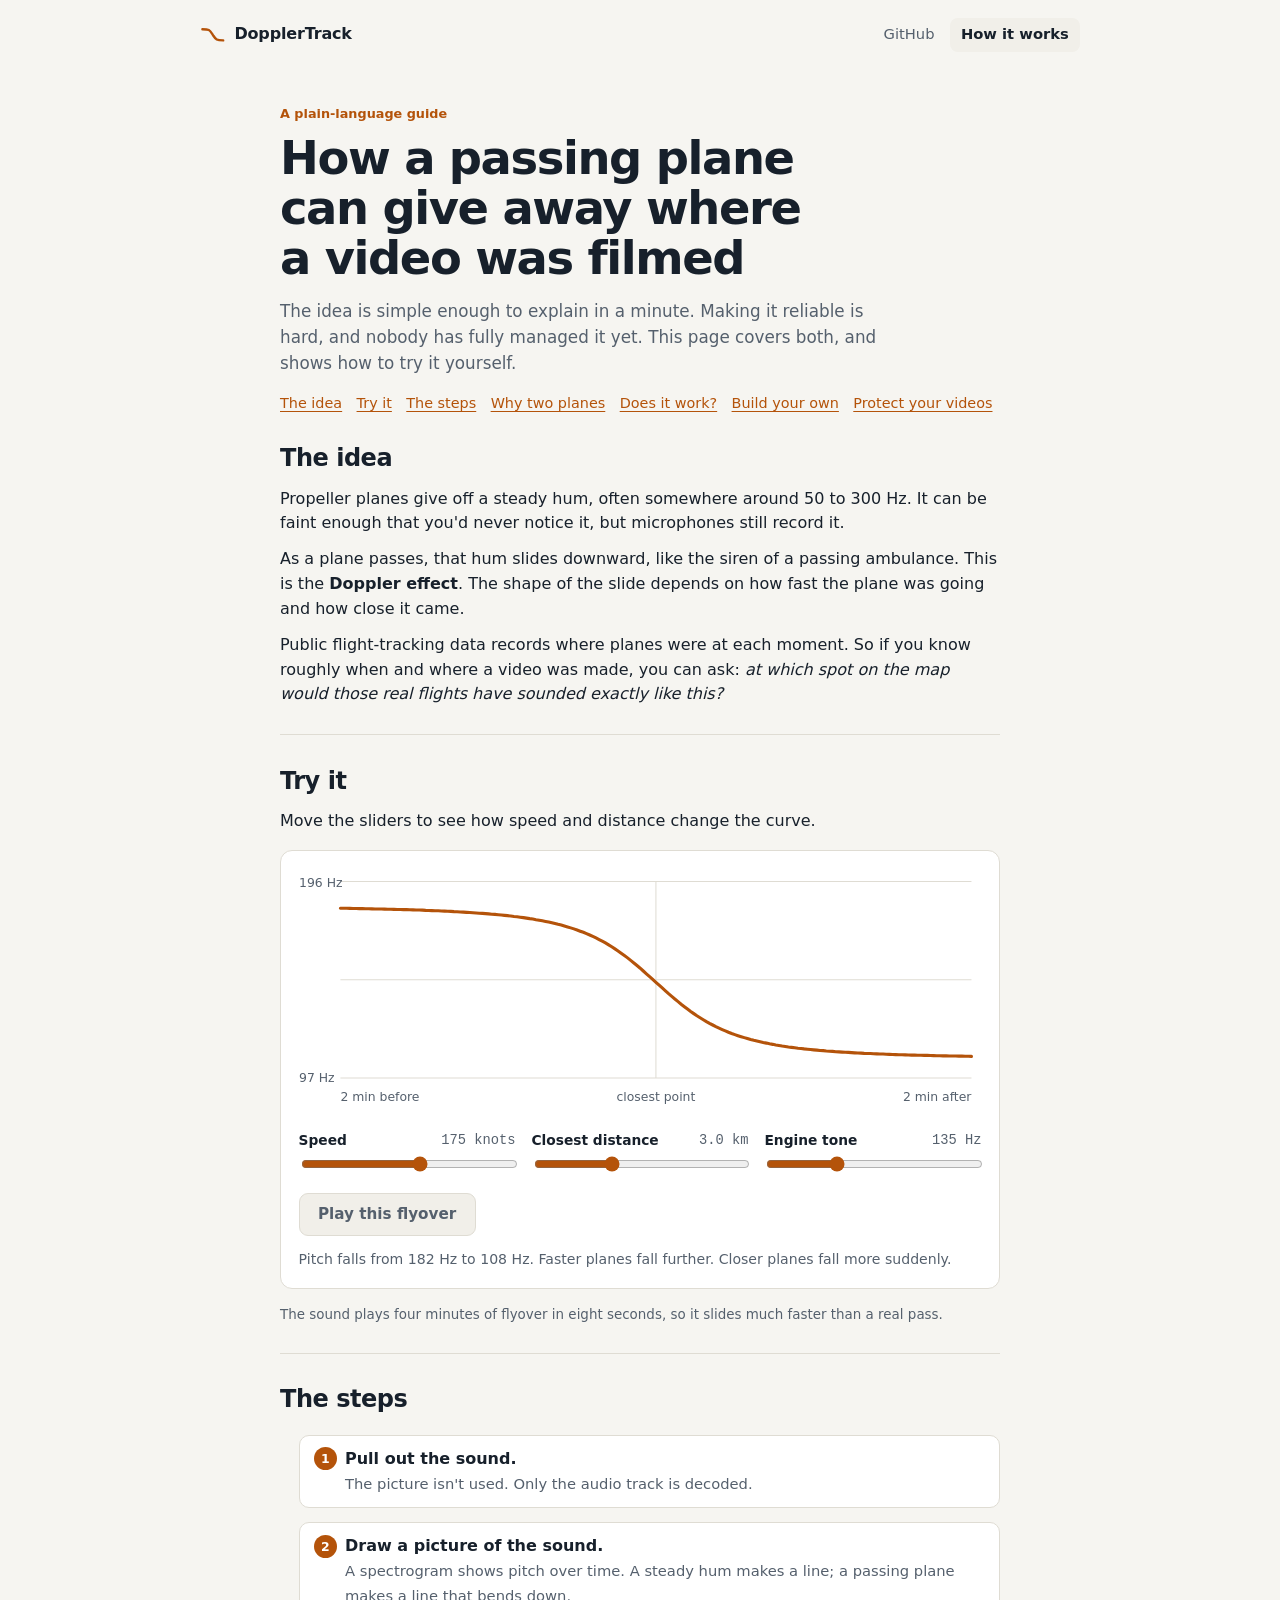
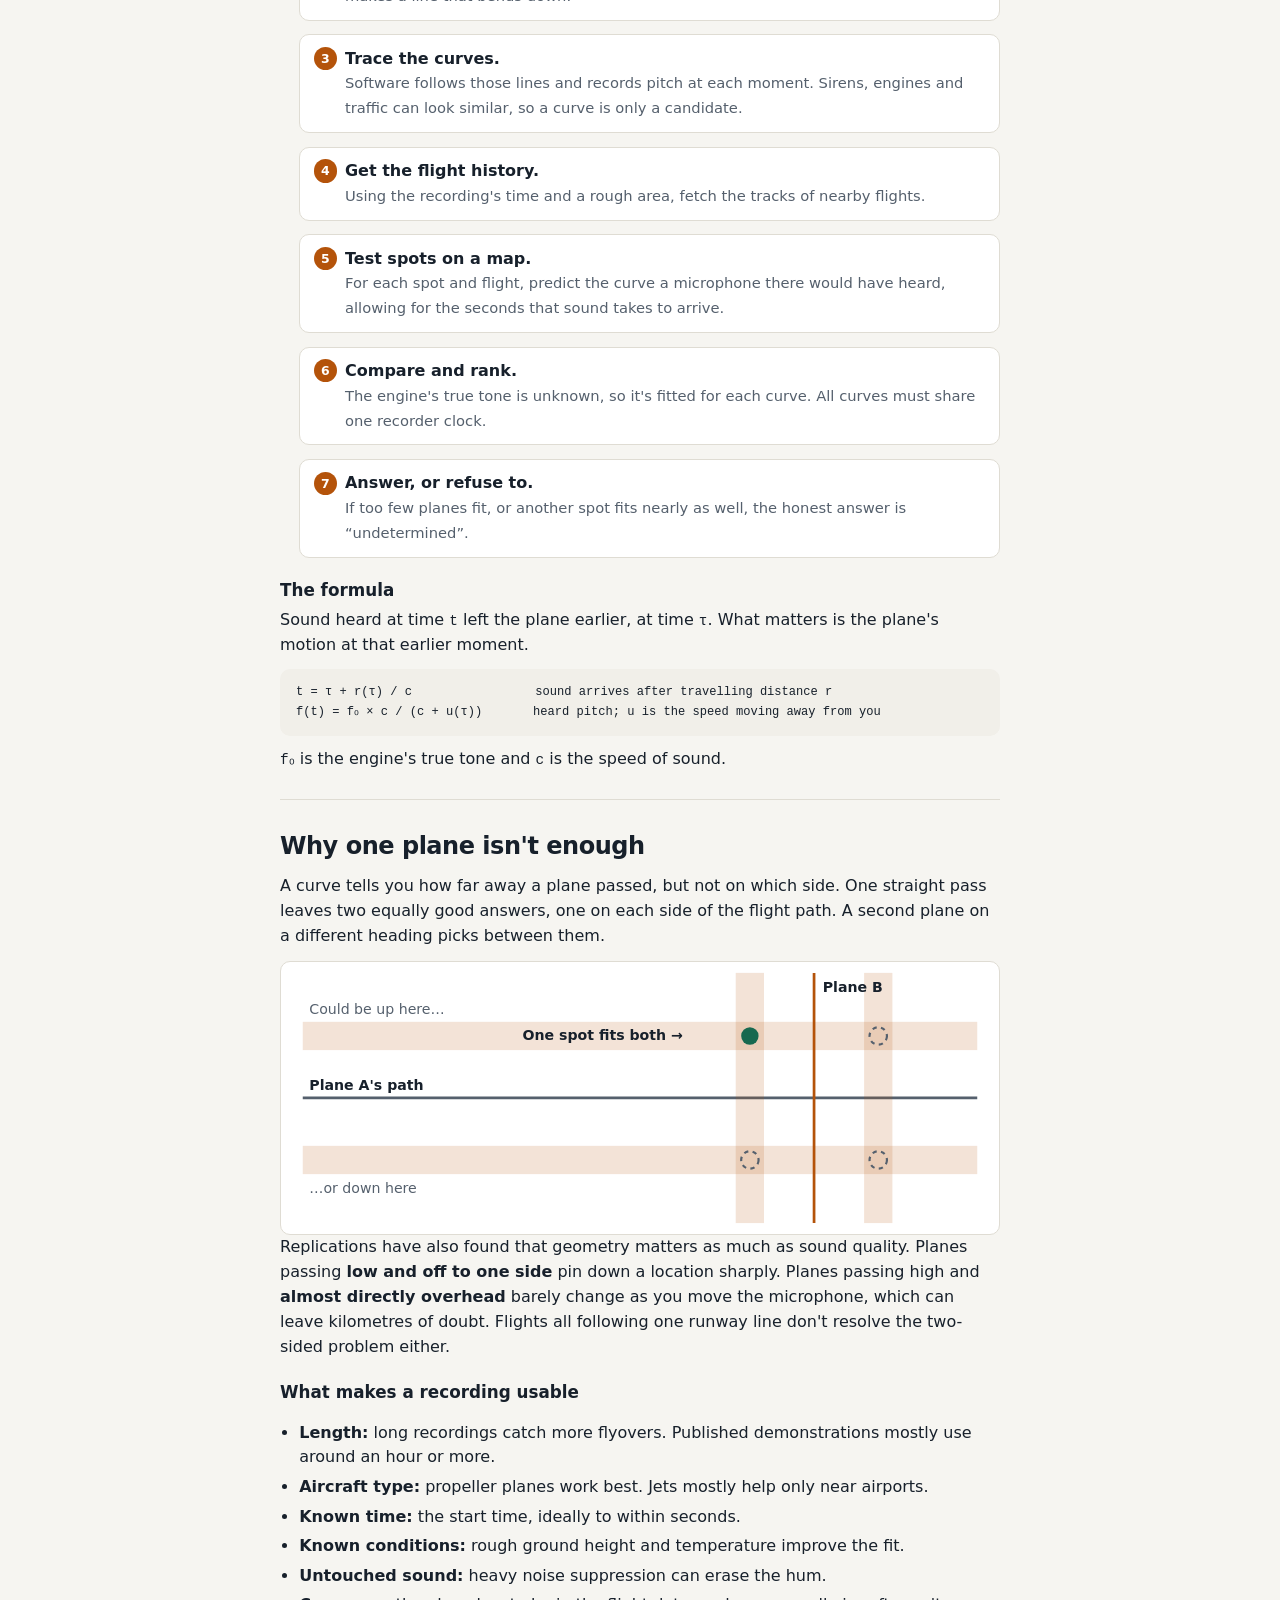
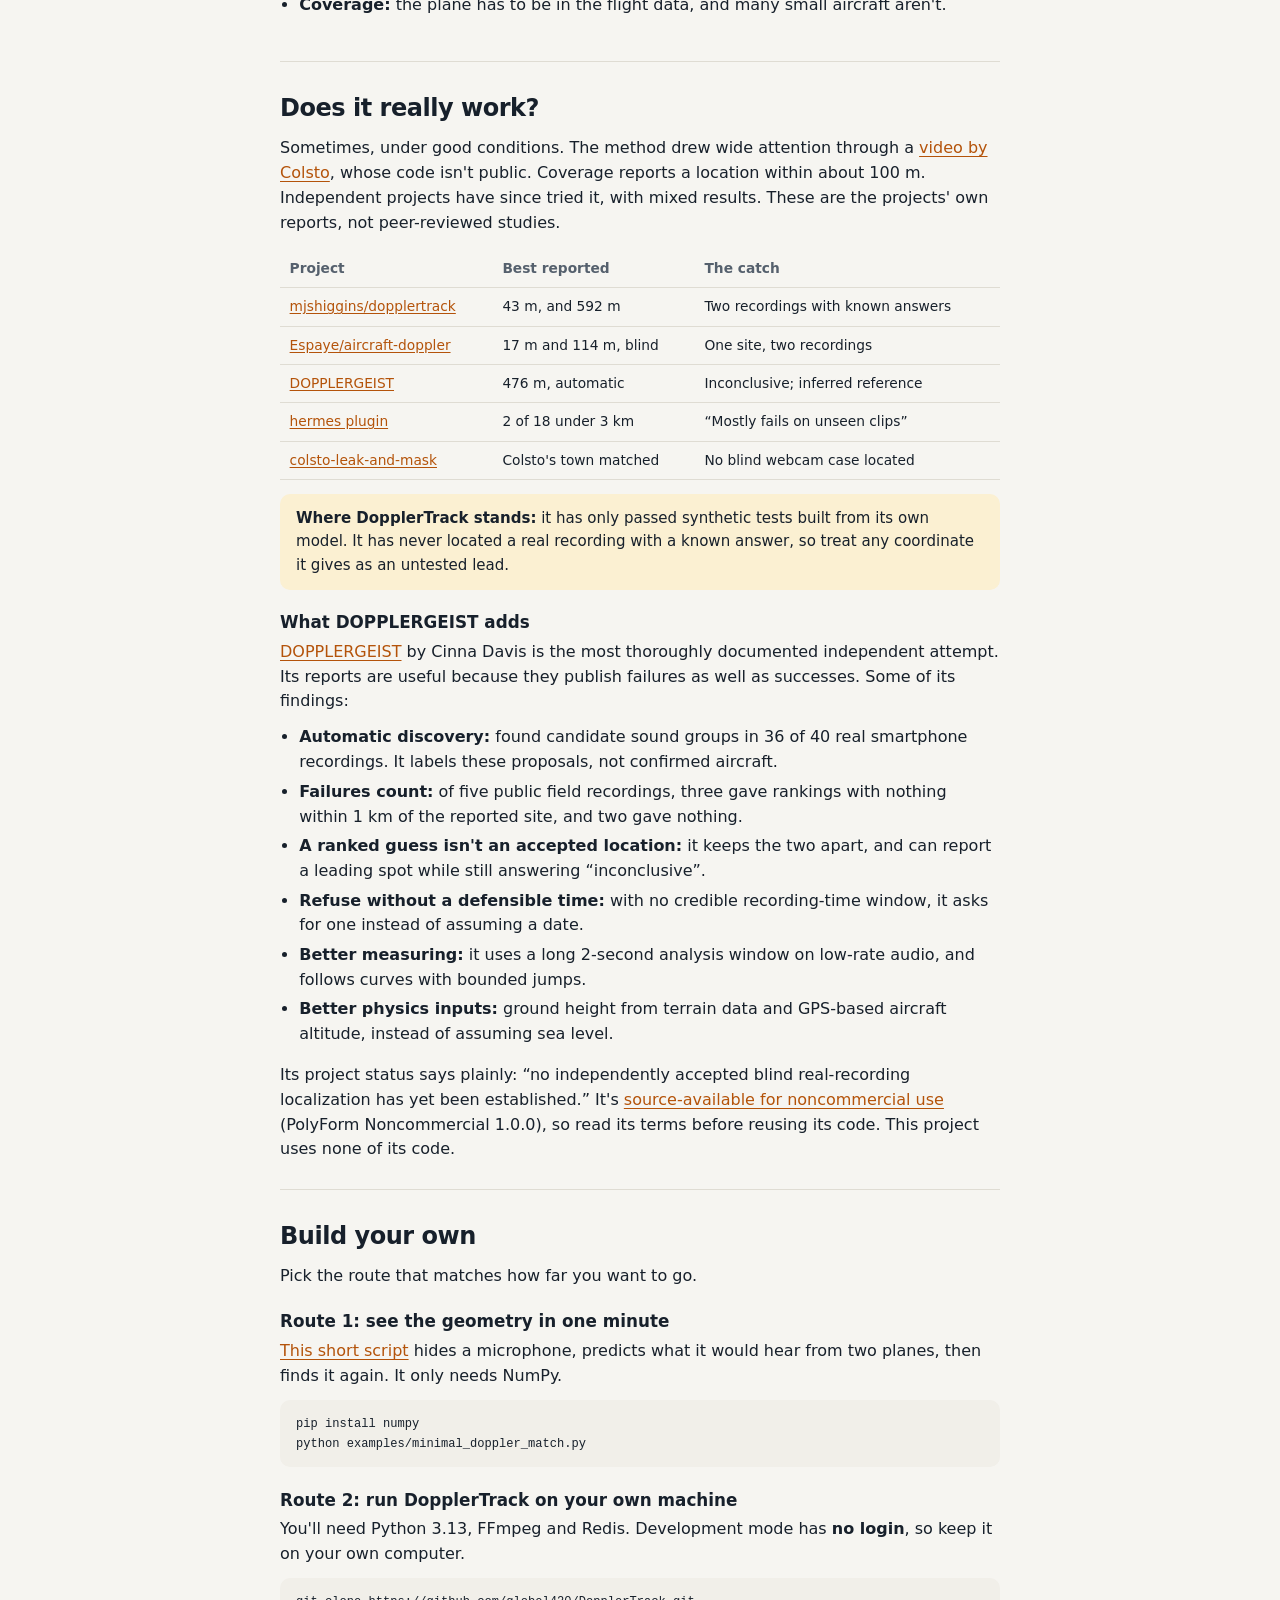
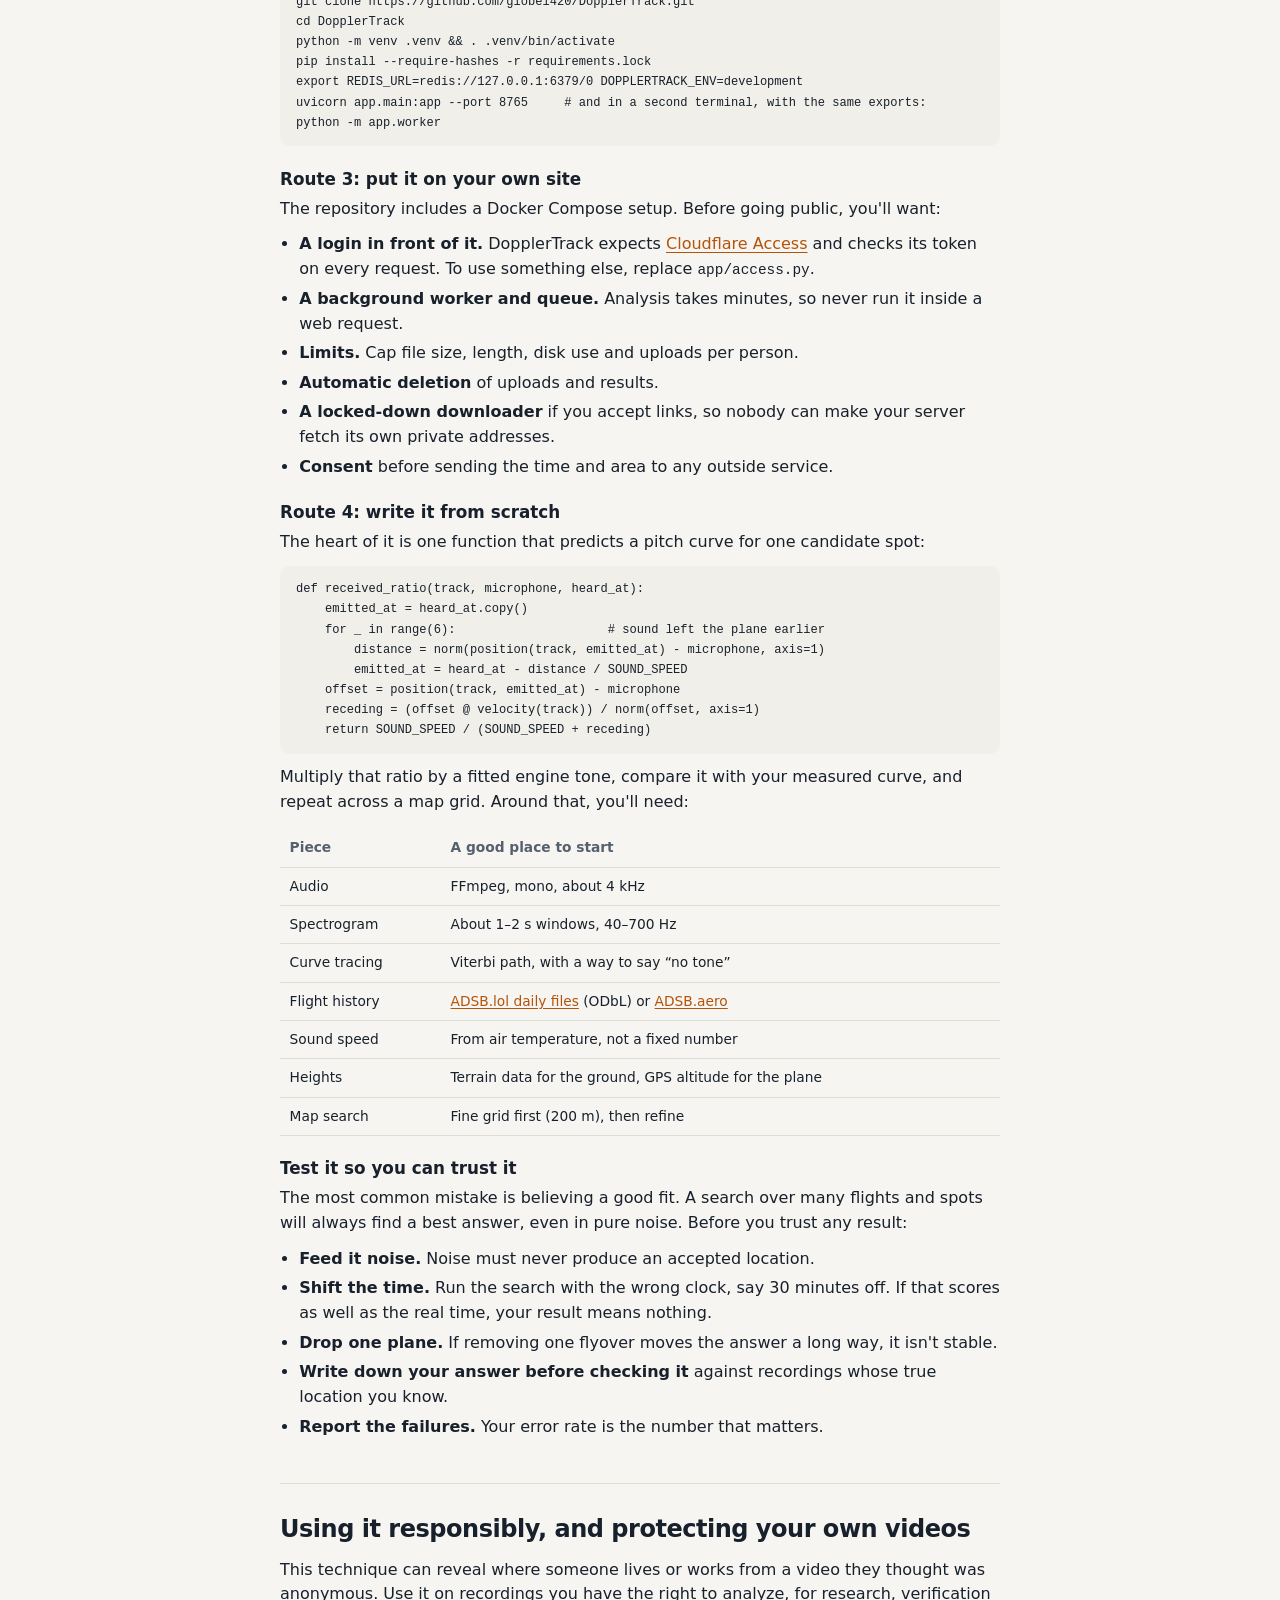
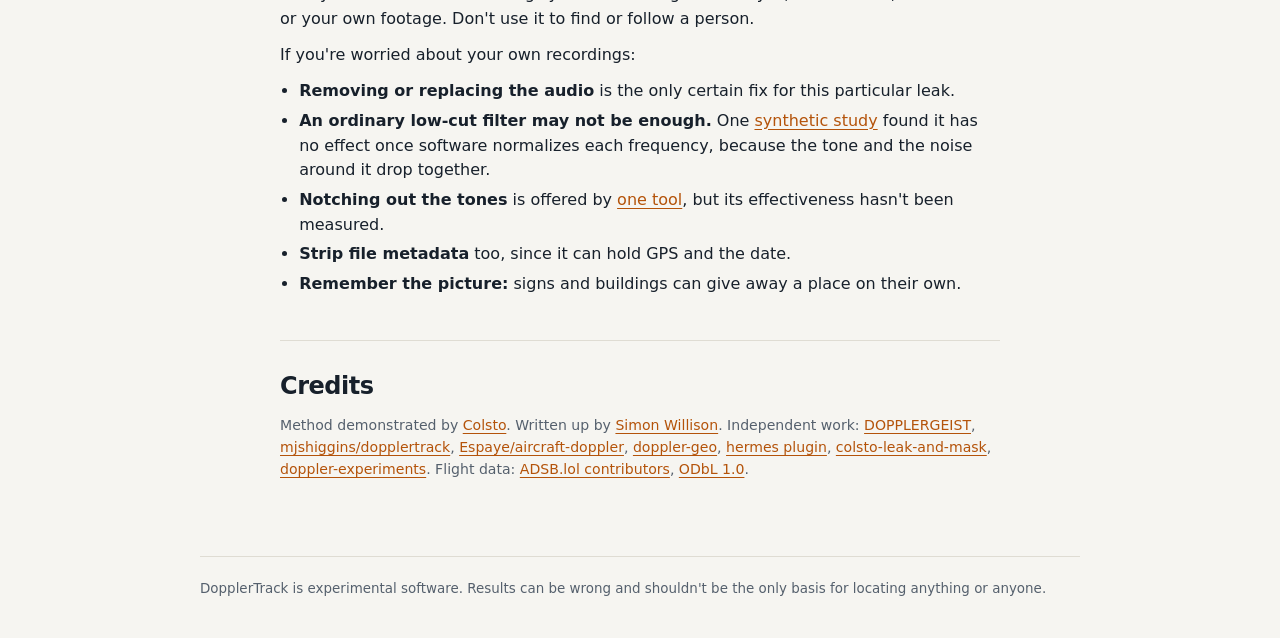
==== commit 247034ee: "Fix detection bugs and add site conditions to the search Retire finished tracks so noise cannot use " ====
--- a/docs/index.html
+++ b/docs/index.html
@@ -120,6 +120,7 @@
           <li><strong>Length:</strong> long recordings catch more flyovers. Published demonstrations mostly use around an hour or more.</li>
           <li><strong>Aircraft type:</strong> propeller planes work best. Jets mostly help only near airports.</li>
           <li><strong>Known time:</strong> the start time, ideally to within seconds.</li>
+          <li><strong>Known conditions:</strong> rough ground height and temperature improve the fit.</li>
           <li><strong>Untouched sound:</strong> heavy noise suppression can erase the hum.</li>
           <li><strong>Coverage:</strong> the plane has to be in the flight data, and many small aircraft aren't.</li>
         </ul>
@@ -170,7 +171,8 @@
 cd DopplerTrack
 python -m venv .venv &amp;&amp; . .venv/bin/activate
 pip install --require-hashes -r requirements.lock
-uvicorn app.main:app --port 8765     # and in a second terminal:
+export REDIS_URL=redis://127.0.0.1:6379/0 DOPPLERTRACK_ENV=development
+uvicorn app.main:app --port 8765     # and in a second terminal, with the same exports:
 python -m app.worker</code></pre>
 
         <h3>Route 3: put it on your own site</h3>
--- a/docs/styles.css
+++ b/docs/styles.css
@@ -110,6 +110,7 @@
 .url-row input { flex: 1; min-width: 0; }
 .url-row .button { flex: none; }
 .field-grid { display: grid; grid-template-columns: 2fr 1fr; gap: 1rem; }
+.field-note { grid-column: 1 / -1; margin-top: -.5rem; }
 .inline-inputs { display: grid; grid-template-columns: minmax(0, 1fr) 9rem; gap: .5rem; }
 .location-fields { margin: 1rem 0 0; padding: 1rem; border: 1px solid var(--line); border-radius: 10px; background: var(--card); }
 .check-row { display: flex; align-items: flex-start; gap: .55rem; margin-top: 1rem; font-size: .9rem; }
